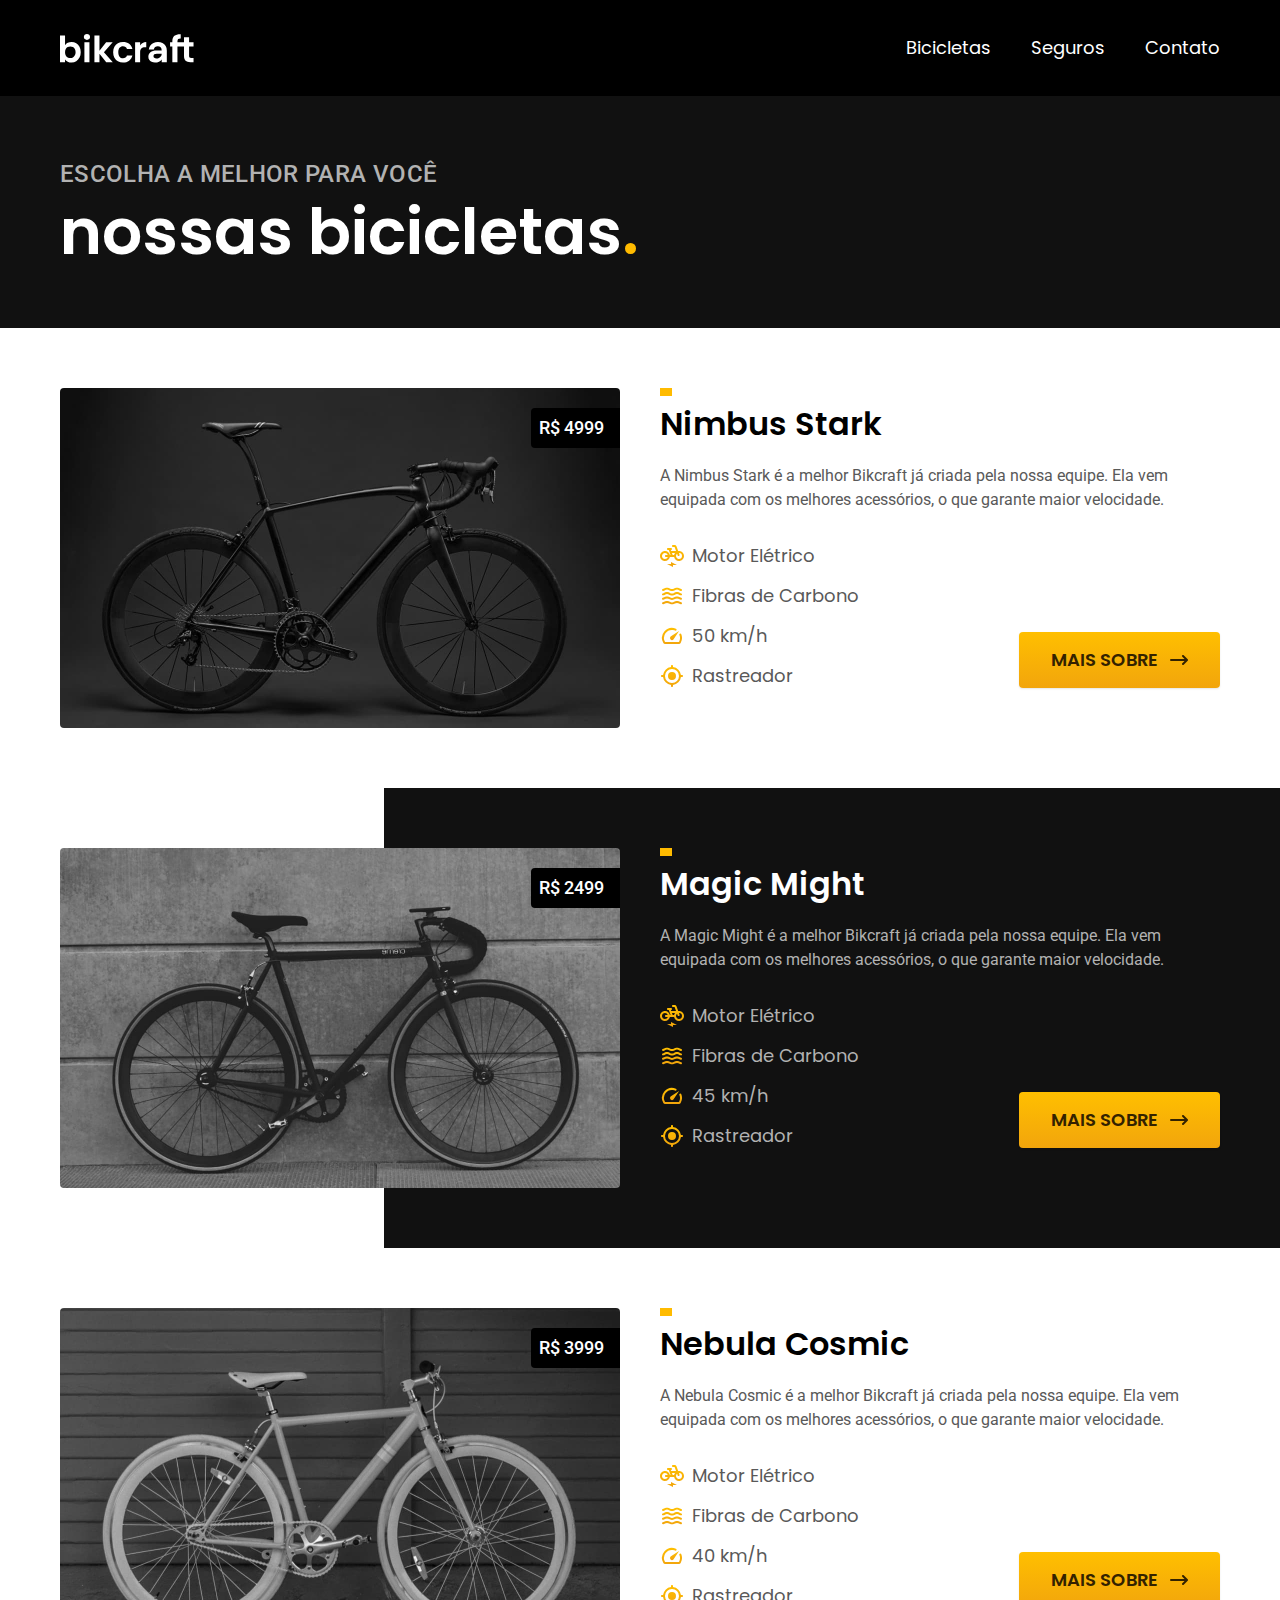
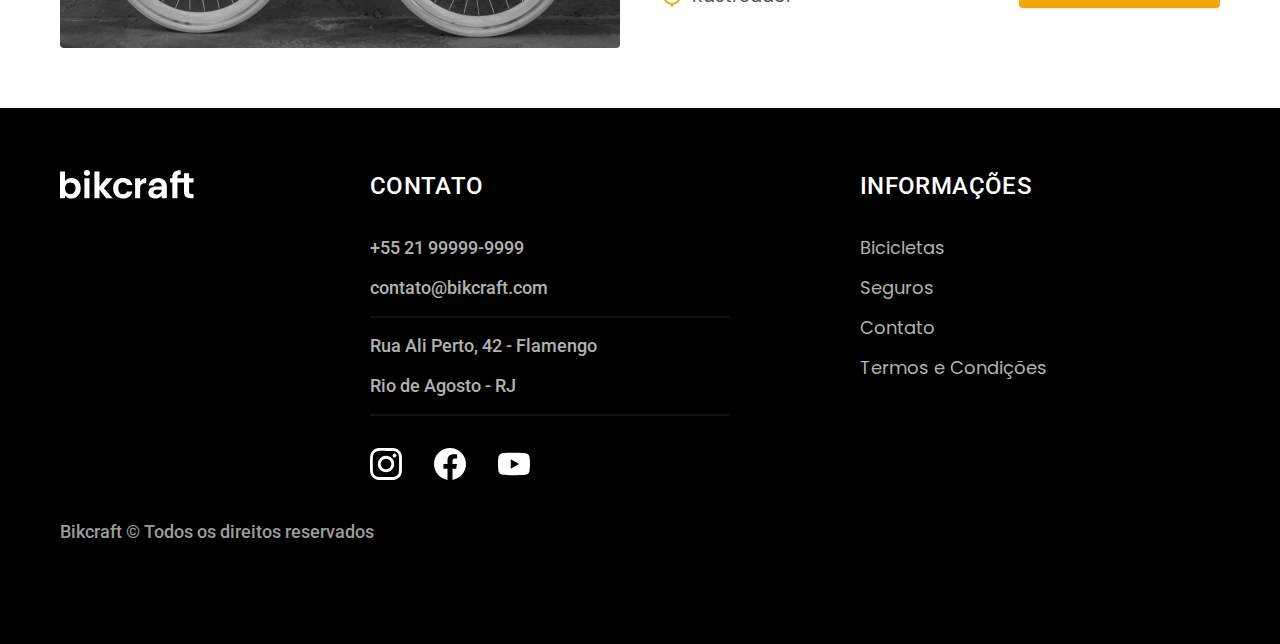
==== bicicletas.html @ fbe2b319 "add: página bicicletas" ====
<!DOCTYPE html>
<html lang="pt-br">
  <head>
    <meta charset="UTF-8" />
    <meta name="viewport" content="width=device-width, initial-scale=1.0" />
    <title>Bicicletas | Bikcraft</title>
    <meta name="description" content="Bicicletas" />

    <link rel="stylesheet" href="./css/style.css" />

    <!-- Google fonts -->
    <link rel="preconnect" href="https://fonts.googleapis.com" />
    <link rel="preconnect" href="https://fonts.gstatic.com" crossorigin />
    <link
      href="https://fonts.googleapis.com/css2?family=Merriweather:ital,wght@1,900&family=Poppins:wght@400;600&family=Roboto:wght@400;500&display=swap"
      rel="stylesheet"
    />

    <!---->
  </head>
  <body id="bicicletas">
    <header class="header c12-bg">
      <div class="header__container container">
        <a href="./"><img src="./img/bikcraft.svg" alt="Bikcraft" /></a>
        <nav aria-label="primaria">
          <ul class="header__menu c0-txt font-1-m">
            <li><a href="./bicicletas.html">Bicicletas</a></li>
            <li><a href="./seguros.html">Seguros</a></li>
            <li><a href="./contato.html">Contato</a></li>
          </ul>
        </nav>
      </div>
    </header>

    <main>
      <div class="titulo">
        <div class="titulo__container container">
          <p class="font-2-l-b c5-txt">Escolha a melhor para você</p>
          <h1 class="font-1-xxl c0-txt">
            nossas bicicletas<span class="p1-txt">.</span>
          </h1>
        </div>
      </div>

      <div class="bicicletas">
        <div class="bicicletas__container container">
          <div class="bicicletas__img">
            <img src="./img/bicicletas/nimbus.jpg" alt="Bicicleta preta" />
            <span class="font-2-m c0-txt">R$ 4999</span>
          </div>

          <div class="bicicletas__conteudo">
            <h2 class="font-1-xl">Nimbus Stark</h2>
            <p class="font-2-s c8-txt">
              A Nimbus Stark é a melhor Bikcraft já criada pela nossa equipe.
              Ela vem equipada com os melhores acessórios, o que garante maior
              velocidade.
            </p>

            <ul class="font-1-m c8-txt">
              <li>
                <img src="./img/icones/eletrica.svg" alt="" />
                Motor Elétrico
              </li>
              <li>
                <img src="./img/icones/carbono.svg" alt="" />
                Fibras de Carbono
              </li>
              <li><img src="./img/icones/velocidade.svg" alt="" /> 50 km/h</li>
              <li>
                <img src="./img/icones/rastreador.svg" alt="" />
                Rastreador
              </li>
            </ul>

            <a class="botao seta" href="./bicicletas/nimbus.html">Mais Sobre</a>
          </div>
        </div>
      </div>

      <div class="bicicletas">
        <div class="bicicletas__container container">
          <div class="bicicletas__img">
            <img src="./img/bicicletas/magic.jpg" alt="Bicicleta preta" />
            <span class="font-2-m c0-txt">R$ 2499</span>
          </div>

          <div class="bicicletas__conteudo">
            <h2 class="font-1-xl c0-txt">Magic Might</h2>
            <p class="font-2-s c5-txt">
              A Magic Might é a melhor Bikcraft já criada pela nossa equipe. Ela
              vem equipada com os melhores acessórios, o que garante maior
              velocidade.
            </p>

            <ul class="font-1-m c5-txt">
              <li>
                <img src="./img/icones/eletrica.svg" alt="" />
                Motor Elétrico
              </li>
              <li>
                <img src="./img/icones/carbono.svg" alt="" />
                Fibras de Carbono
              </li>
              <li><img src="./img/icones/velocidade.svg" alt="" /> 45 km/h</li>
              <li>
                <img src="./img/icones/rastreador.svg" alt="" />
                Rastreador
              </li>
            </ul>

            <a class="botao seta" href="./bicicletas/magic.html">Mais Sobre</a>
          </div>
        </div>
      </div>

      <div class="bicicletas">
        <div class="bicicletas__container container">
          <div class="bicicletas__img">
            <img src="./img/bicicletas/nebula.jpg" alt="Bicicleta branca" />
            <span class="font-2-m c0-txt">R$ 3999</span>
          </div>

          <div class="bicicletas__conteudo">
            <h2 class="font-1-xl">Nebula Cosmic</h2>
            <p class="font-2-s c8-txt">
              A Nebula Cosmic é a melhor Bikcraft já criada pela nossa equipe.
              Ela vem equipada com os melhores acessórios, o que garante maior
              velocidade.
            </p>

            <ul class="font-1-m c8-txt">
              <li>
                <img src="./img/icones/eletrica.svg" alt="" />
                Motor Elétrico
              </li>
              <li>
                <img src="./img/icones/carbono.svg" alt="" />
                Fibras de Carbono
              </li>
              <li><img src="./img/icones/velocidade.svg" alt="" /> 40 km/h</li>
              <li>
                <img src="./img/icones/rastreador.svg" alt="" />
                Rastreador
              </li>
            </ul>

            <a class="botao seta" href="./bicicletas/nebula.html">Mais Sobre</a>
          </div>
        </div>
      </div>
    </main>

    <footer class="footer c12-bg c0-txt">
      <div class="footer__container container">
        <img src="./img/bikcraft.svg" alt="Bikcraft" />

        <div class="footer__contato">
          <h3 class="font-2-l-b">Contato</h3>
          <ul class="font-2-m c5-txt">
            <li><a href="tel:+55219999999999">+55 21 99999-9999</a></li>
            <li>
              <a href="mailto:contato@bikcraft.com">contato@bikcraft.com</a>
            </li>
            <li>Rua Ali Perto, 42 - Flamengo</li>
            <li>Rio de Agosto - RJ</li>
          </ul>

          <div class="footer__redes">
            <a href="./">
              <img src="./img/redes/instagram.svg" alt="Instagram" />
            </a>
            <a href="./">
              <img src="./img/redes/facebook.svg" alt="Facebook" />
            </a>
            <a href="./">
              <img src="./img/redes/youtube.svg" alt="Youtube" />
            </a>
          </div>
        </div>

        <div class="footer__informacoes">
          <h3 class="font-2-l-b">Informações</h3>
          <nav>
            <ul class="font-1-m c5-txt">
              <li><a href="./bicicletas.html">Bicicletas</a></li>
              <li><a href="./seguros.html">Seguros</a></li>
              <li><a href="./contato.html">Contato</a></li>
              <li><a href="./termos.html">Termos e Condições</a></li>
            </ul>
          </nav>
        </div>

        <p class="footer__copy font-2-m c6-txt">
          Bikcraft &copy; Todos os direitos reservados
        </p>
      </div>
    </footer>
  </body>
</html>
---- css/style.css ----
@import "./global/global.css";

/* Utils */
@import "./utils/tipografia.css";
@import "./utils/cores.css";
@import "./utils/components.css";

/* Header & Menu */
@import "./global/header.css";

/* Footer */
@import "./global/footer.css";

/* Home */
@import "./home/introducao.css";
@import "./home/tecnologia.css";
@import "./home/parceiros.css";
@import "./home/depoimento.css";

/* Bicicletas */
@import "./bicicletas/bicicletas-lista.css";
@import "./bicicletas/bicicletas.css";

/* Seguros */
@import "./seguros/seguros.css";

/* Termos */
@import "./termos/termos.css";
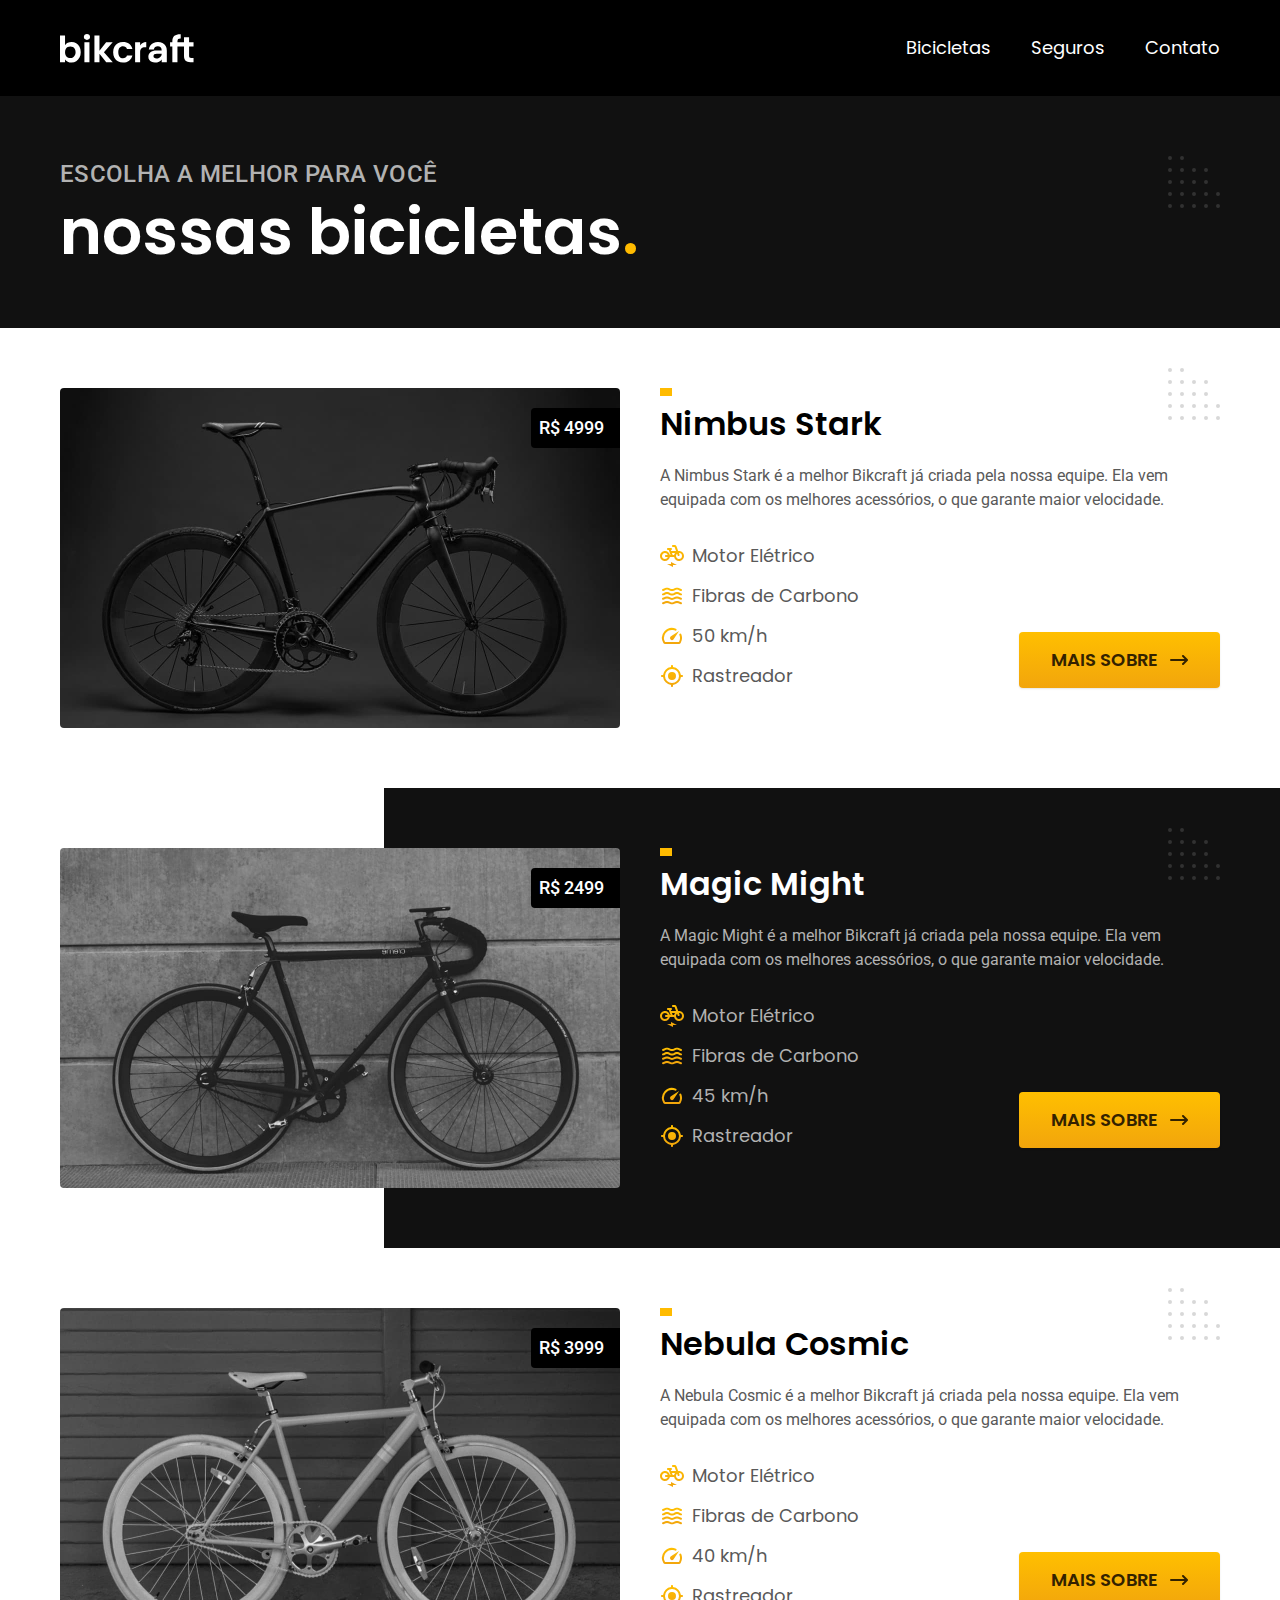
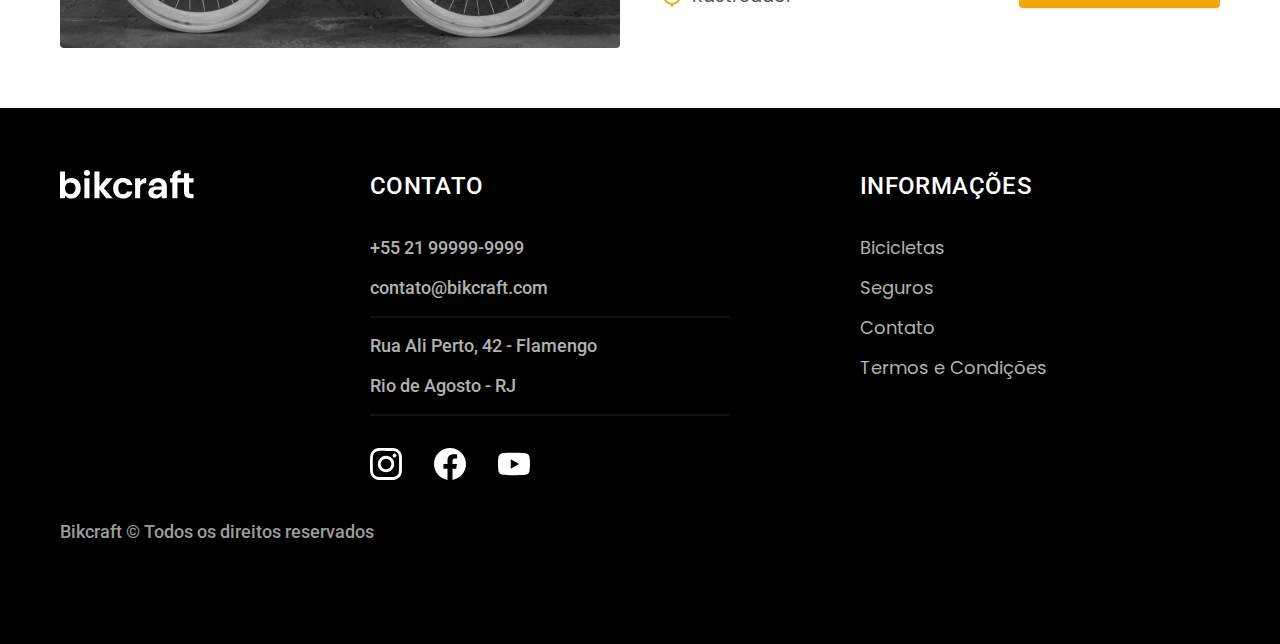
==== commit 8a59016f: "refactor: :recycle: otimização" ====
--- a/bicicletas.html
+++ b/bicicletas.html
@@ -6,6 +6,7 @@
     <title>Bicicletas | Bikcraft</title>
     <meta name="description" content="Bicicletas" />
 
+    <link rel="preload" href="./css/style.css" as="style" />
     <link rel="stylesheet" href="./css/style.css" />
 
     <!-- Google fonts -->
@@ -21,7 +22,9 @@
   <body id="bicicletas">
     <header class="header c12-bg">
       <div class="header__container container">
-        <a href="./"><img src="./img/bikcraft.svg" alt="Bikcraft" /></a>
+        <a href="./"
+          ><img src="./img/bikcraft.svg" width="136" height="32" alt="Bikcraft"
+        /></a>
         <nav aria-label="primaria">
           <ul class="header__menu c0-txt font-1-m">
             <li><a href="./bicicletas.html">Bicicletas</a></li>
@@ -45,7 +48,12 @@
       <div class="bicicletas">
         <div class="bicicletas__container container">
           <div class="bicicletas__img">
-            <img src="./img/bicicletas/nimbus.jpg" alt="Bicicleta preta" />
+            <img
+              src="./img/bicicletas/nimbus.jpg"
+              width="1120"
+              height="680"
+              alt="Bicicleta preta"
+            />
             <span class="font-2-m c0-txt">R$ 4999</span>
           </div>
 
@@ -59,16 +67,39 @@
 
             <ul class="font-1-m c8-txt">
               <li>
-                <img src="./img/icones/eletrica.svg" alt="" />
+                <img
+                  src="./img/icones/eletrica.svg"
+                  width="24"
+                  height="24"
+                  alt=""
+                />
                 Motor Elétrico
               </li>
               <li>
-                <img src="./img/icones/carbono.svg" alt="" />
+                <img
+                  src="./img/icones/carbono.svg"
+                  width="24"
+                  height="24"
+                  alt=""
+                />
                 Fibras de Carbono
               </li>
-              <li><img src="./img/icones/velocidade.svg" alt="" /> 50 km/h</li>
-              <li>
-                <img src="./img/icones/rastreador.svg" alt="" />
+              <li>
+                <img
+                  src="./img/icones/velocidade.svg"
+                  width="24"
+                  height="24"
+                  alt=""
+                />
+                50 km/h
+              </li>
+              <li>
+                <img
+                  src="./img/icones/rastreador.svg"
+                  width="24"
+                  height="24"
+                  alt=""
+                />
                 Rastreador
               </li>
             </ul>
@@ -81,7 +112,12 @@
       <div class="bicicletas">
         <div class="bicicletas__container container">
           <div class="bicicletas__img">
-            <img src="./img/bicicletas/magic.jpg" alt="Bicicleta preta" />
+            <img
+              src="./img/bicicletas/magic.jpg"
+              width="1120"
+              height="680"
+              alt="Bicicleta preta"
+            />
             <span class="font-2-m c0-txt">R$ 2499</span>
           </div>
 
@@ -95,16 +131,39 @@
 
             <ul class="font-1-m c5-txt">
               <li>
-                <img src="./img/icones/eletrica.svg" alt="" />
+                <img
+                  src="./img/icones/eletrica.svg"
+                  width="24"
+                  height="24"
+                  alt=""
+                />
                 Motor Elétrico
               </li>
               <li>
-                <img src="./img/icones/carbono.svg" alt="" />
+                <img
+                  src="./img/icones/carbono.svg"
+                  width="24"
+                  height="24"
+                  alt=""
+                />
                 Fibras de Carbono
               </li>
-              <li><img src="./img/icones/velocidade.svg" alt="" /> 45 km/h</li>
-              <li>
-                <img src="./img/icones/rastreador.svg" alt="" />
+              <li>
+                <img
+                  src="./img/icones/velocidade.svg"
+                  width="24"
+                  height="24"
+                  alt=""
+                />
+                45 km/h
+              </li>
+              <li>
+                <img
+                  src="./img/icones/rastreador.svg"
+                  width="24"
+                  height="24"
+                  alt=""
+                />
                 Rastreador
               </li>
             </ul>
@@ -117,7 +176,12 @@
       <div class="bicicletas">
         <div class="bicicletas__container container">
           <div class="bicicletas__img">
-            <img src="./img/bicicletas/nebula.jpg" alt="Bicicleta branca" />
+            <img
+              src="./img/bicicletas/nebula.jpg"
+              width="1120"
+              height="680"
+              alt="Bicicleta branca"
+            />
             <span class="font-2-m c0-txt">R$ 3999</span>
           </div>
 
@@ -131,16 +195,39 @@
 
             <ul class="font-1-m c8-txt">
               <li>
-                <img src="./img/icones/eletrica.svg" alt="" />
+                <img
+                  src="./img/icones/eletrica.svg"
+                  width="24"
+                  height="24"
+                  alt=""
+                />
                 Motor Elétrico
               </li>
               <li>
-                <img src="./img/icones/carbono.svg" alt="" />
+                <img
+                  src="./img/icones/carbono.svg"
+                  width="24"
+                  height="24"
+                  alt=""
+                />
                 Fibras de Carbono
               </li>
-              <li><img src="./img/icones/velocidade.svg" alt="" /> 40 km/h</li>
-              <li>
-                <img src="./img/icones/rastreador.svg" alt="" />
+              <li>
+                <img
+                  src="./img/icones/velocidade.svg"
+                  width="24"
+                  height="24"
+                  alt=""
+                />
+                40 km/h
+              </li>
+              <li>
+                <img
+                  src="./img/icones/rastreador.svg"
+                  width="24"
+                  height="24"
+                  alt=""
+                />
                 Rastreador
               </li>
             </ul>
@@ -153,7 +240,7 @@
 
     <footer class="footer c12-bg c0-txt">
       <div class="footer__container container">
-        <img src="./img/bikcraft.svg" alt="Bikcraft" />
+        <img src="./img/bikcraft.svg" width="136" height="32" alt="Bikcraft" />
 
         <div class="footer__contato">
           <h3 class="font-2-l-b">Contato</h3>
@@ -168,13 +255,28 @@
 
           <div class="footer__redes">
             <a href="./">
-              <img src="./img/redes/instagram.svg" alt="Instagram" />
+              <img
+                src="./img/redes/instagram.svg"
+                width="32"
+                height="32"
+                alt="Instagram"
+              />
             </a>
             <a href="./">
-              <img src="./img/redes/facebook.svg" alt="Facebook" />
+              <img
+                src="./img/redes/facebook.svg"
+                width="32"
+                height="32"
+                alt="Facebook"
+              />
             </a>
             <a href="./">
-              <img src="./img/redes/youtube.svg" alt="Youtube" />
+              <img
+                src="./img/redes/youtube.svg"
+                width="32"
+                height="32"
+                alt="Youtube"
+              />
             </a>
           </div>
         </div>
--- a/css/style.css
+++ b/css/style.css
@@ -4,6 +4,7 @@
 @import "./utils/tipografia.css";
 @import "./utils/cores.css";
 @import "./utils/components.css";
+@import "./utils/formulario.css";
 
 /* Header & Menu */
 @import "./global/header.css";
@@ -18,11 +19,24 @@
 @import "./home/depoimento.css";
 
 /* Bicicletas */
+@import "./bicicletas/bicicletas.css";
 @import "./bicicletas/bicicletas-lista.css";
-@import "./bicicletas/bicicletas.css";
+
+/* Páginas - Bicicleta */
+@import "./bicicleta/bicicleta.css";
+@import "./bicicleta/seguro.css";
 
 /* Seguros */
 @import "./seguros/seguros.css";
+@import "./seguros/vantagens.css";
+@import "./seguros/perguntas.css";
+
+/* Contato */
+@import "./contato/contato.css";
+@import "./contato/lojas.css";
+
+/* Orçamento */
+@import "./orcamento/orcamento.css";
 
 /* Termos */
 @import "./termos/termos.css";
--- a/css/style.css
+++ b/css/style.css
@@ -4,6 +4,7 @@
 @import "./utils/tipografia.css";
 @import "./utils/cores.css";
 @import "./utils/components.css";
+@import "./utils/formulario.css";
 
 /* Header & Menu */
 @import "./global/header.css";
@@ -18,11 +19,24 @@
 @import "./home/depoimento.css";
 
 /* Bicicletas */
+@import "./bicicletas/bicicletas.css";
 @import "./bicicletas/bicicletas-lista.css";
-@import "./bicicletas/bicicletas.css";
+
+/* Páginas - Bicicleta */
+@import "./bicicleta/bicicleta.css";
+@import "./bicicleta/seguro.css";
 
 /* Seguros */
 @import "./seguros/seguros.css";
+@import "./seguros/vantagens.css";
+@import "./seguros/perguntas.css";
+
+/* Contato */
+@import "./contato/contato.css";
+@import "./contato/lojas.css";
+
+/* Orçamento */
+@import "./orcamento/orcamento.css";
 
 /* Termos */
 @import "./termos/termos.css";
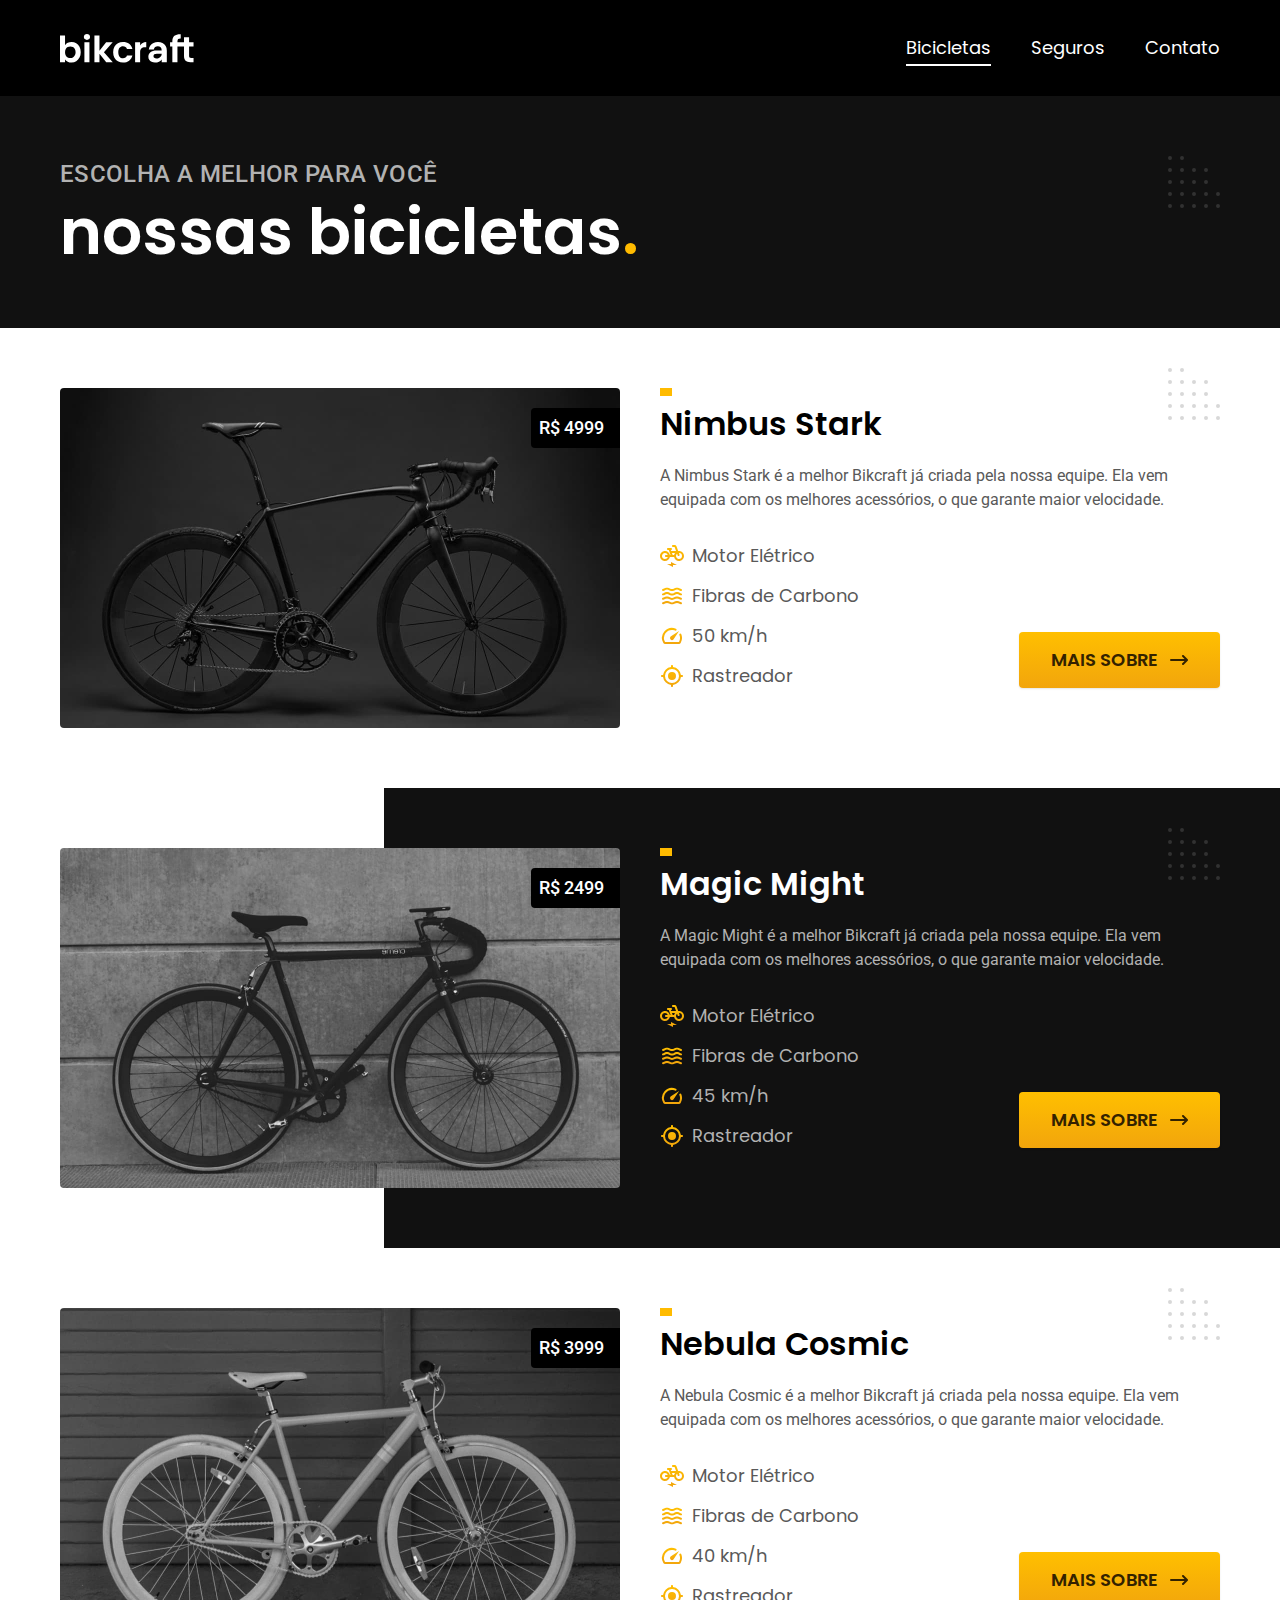
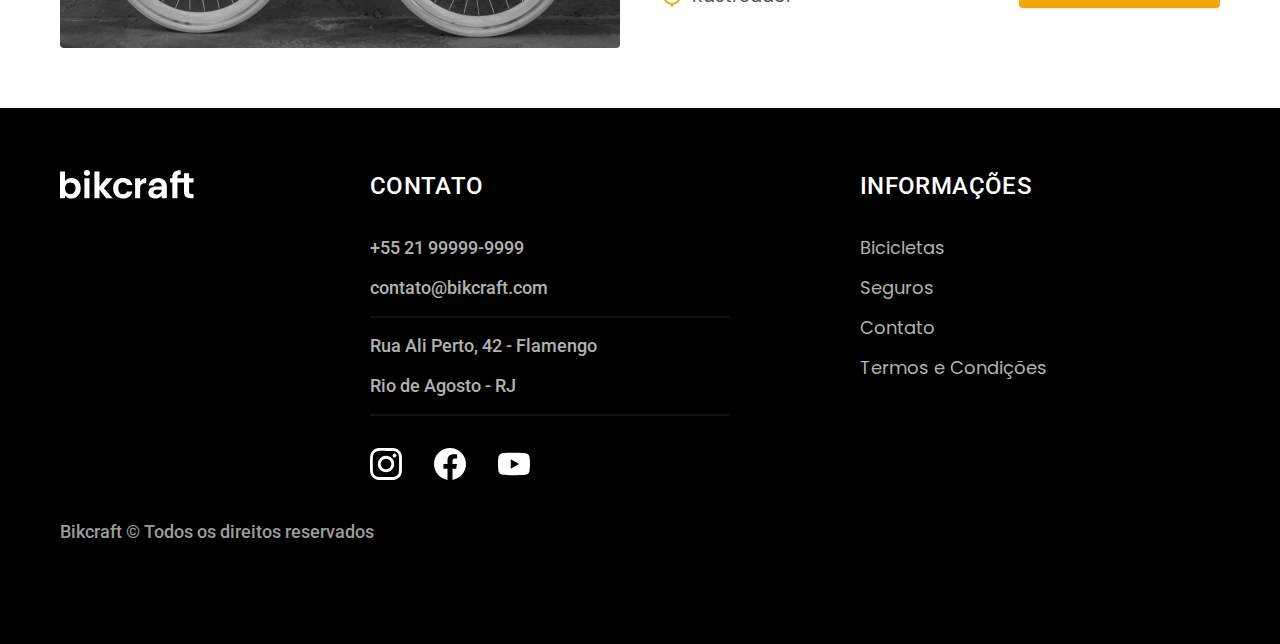
==== commit 5b4ec10f: "add: js" ====
--- a/bicicletas.html
+++ b/bicicletas.html
@@ -298,5 +298,6 @@
         </p>
       </div>
     </footer>
+    <script src="./js/script.js"></script>
   </body>
 </html>
